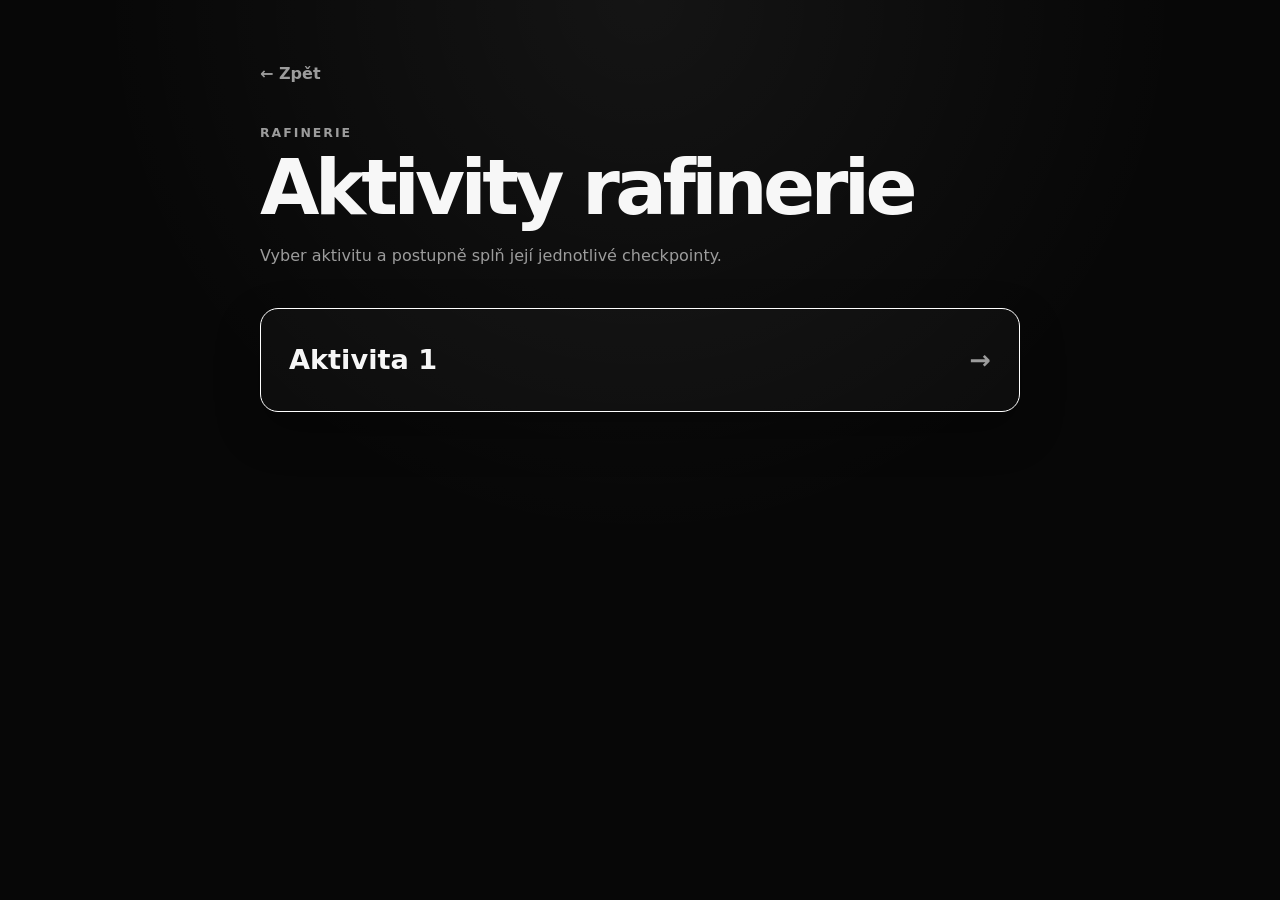
==== rafinerie/aktivity-rafinerie.html @ fec3ec5d "Add files via upload" ====
<!DOCTYPE html>
<html lang="cs">
<head>
  <meta charset="UTF-8">
  <meta name="viewport" content="width=device-width, initial-scale=1.0">
  <meta name="theme-color" content="#070707">
  <title>Aktivity rafinerie</title>
  <link rel="stylesheet" href="../assets/styles.css">
</head>
<body>
  <main class="page-shell">
    <nav class="top-nav" aria-label="Navigace">
      <a class="back-link" href="rafinerie.html">← Zpět</a>
    </nav>

    <header class="page-header">
      <p class="eyebrow">Rafinerie</p>
      <h1>Aktivity rafinerie</h1>
      <p class="page-description">Vyber aktivitu a postupně splň její jednotlivé checkpointy.</p>
    </header>

    <section class="menu-list" aria-label="Výběr aktivity rafinerie">
      <a class="menu-card" href="aktivity/aktivita-1.html">
        <span>Aktivita 1</span>
        <span class="menu-arrow" aria-hidden="true">→</span>
      </a>
    </section>
  </main>
</body>
</html>
---- assets/styles.css ----
:root {
  color-scheme: dark;
  --background: #070707;
  --surface: #101010;
  --surface-hover: #171717;
  --text: #f7f7f7;
  --muted: #9c9c9c;
  --line: #303030;
  --danger: #e34242;
  --success: #2fc56d;
  --active: #ffffff;
  --radius: 18px;
  --shadow: 0 18px 45px rgba(0, 0, 0, 0.32);
}

* {
  box-sizing: border-box;
}

html {
  min-height: 100%;
  background: var(--background);
}

body {
  min-height: 100vh;
  margin: 0;
  background:
    radial-gradient(circle at top, rgba(255, 255, 255, 0.055), transparent 34rem),
    var(--background);
  color: var(--text);
  font-family: Inter, ui-sans-serif, system-ui, -apple-system, BlinkMacSystemFont, "Segoe UI", sans-serif;
}

button,
a {
  -webkit-tap-highlight-color: transparent;
}

button {
  font: inherit;
}

.page-shell {
  width: min(760px, calc(100% - 32px));
  margin: 0 auto;
  padding: 64px 0 80px;
}

.top-nav {
  display: flex;
  align-items: center;
  justify-content: space-between;
  gap: 16px;
  margin-bottom: 42px;
}

.back-link {
  color: var(--muted);
  text-decoration: none;
  font-weight: 700;
  transition: color 160ms ease;
}

.back-link:hover,
.back-link:focus-visible {
  color: var(--text);
}

.page-header {
  margin-bottom: 38px;
}

.eyebrow {
  margin: 0 0 10px;
  color: var(--muted);
  font-size: 0.78rem;
  font-weight: 800;
  letter-spacing: 0.16em;
  text-transform: uppercase;
}

h1 {
  margin: 0;
  font-size: clamp(2.3rem, 8vw, 4.8rem);
  line-height: 0.98;
  letter-spacing: -0.06em;
}

.page-description {
  max-width: 560px;
  margin: 18px 0 0;
  color: var(--muted);
  font-size: 1rem;
  line-height: 1.65;
}

.menu-list,
.checkpoint-list {
  display: grid;
  gap: 16px;
}

.menu-card {
  min-height: 104px;
  display: flex;
  align-items: center;
  justify-content: space-between;
  gap: 24px;
  padding: 24px 28px;
  border: 1px solid #fff;
  border-radius: var(--radius);
  background: rgba(255, 255, 255, 0.025);
  color: var(--text);
  text-decoration: none;
  font-size: clamp(1.25rem, 4vw, 1.7rem);
  font-weight: 800;
  box-shadow: var(--shadow);
  transition: transform 160ms ease, background 160ms ease, border-color 160ms ease;
}

.menu-card:hover,
.menu-card:focus-visible {
  transform: translateY(-2px);
  background: var(--surface-hover);
}

.menu-arrow {
  font-size: 1.6rem;
  color: var(--muted);
}

.reset-button {
  min-height: 44px;
  padding: 10px 16px;
  border: 1px solid var(--line);
  border-radius: 12px;
  background: var(--surface);
  color: var(--text);
  font-weight: 800;
  cursor: pointer;
  transition: border-color 160ms ease, background 160ms ease;
}

.reset-button:hover,
.reset-button:focus-visible {
  border-color: var(--text);
  background: var(--surface-hover);
}

.activity-header {
  margin-bottom: 30px;
}


.initial-state {
  margin: 0 0 30px;
}

.section-heading {
  margin-bottom: 12px;
  color: var(--muted);
  font-size: 0.78rem;
  font-weight: 800;
  letter-spacing: 0.14em;
  text-transform: uppercase;
}

.initial-track-list {
  display: grid;
  gap: 10px;
}

.initial-track {
  padding: 18px 20px;
  border: 1px solid var(--line);
  border-radius: 4px;
  background: rgba(255, 255, 255, 0.02);
}

.initial-track h2 {
  margin: 0 0 10px;
  font-size: 1.05rem;
}

.initial-wagon-list {
  margin: 0;
  padding-left: 1.45rem;
  color: var(--muted);
  line-height: 1.65;
}

.initial-wagon-list li::marker {
  color: var(--text);
  font-weight: 700;
}

.checkpoint-card {
  display: grid;
  grid-template-columns: minmax(0, 1fr) auto;
  align-items: stretch;
  gap: 22px;
  min-height: 178px;
  padding: 22px;
  border: 2px solid var(--danger);
  border-radius: var(--radius);
  background: linear-gradient(145deg, rgba(255, 255, 255, 0.035), rgba(255, 255, 255, 0.012));
  box-shadow: var(--shadow);
  transition: border-color 180ms ease, opacity 180ms ease, transform 180ms ease;
}

.checkpoint-card.is-active {
  border-color: var(--active);
  transform: translateY(-1px);
}

.checkpoint-card.is-complete {
  border-color: var(--success);
}

.checkpoint-content {
  min-width: 0;
}

.checkpoint-topline {
  display: flex;
  align-items: center;
  gap: 20px;
}

.movement-group {
  display: flex;
  align-items: center;
  min-width: 0;
}

.movement-group--wagons {
  gap: 16px;
  flex: 0 0 auto;
}

.movement-group--tracks {
  gap: 16px;
  margin-left: 8px;
  flex: 1 1 auto;
}

.movement-divider {
  width: 1px;
  align-self: stretch;
  background: linear-gradient(to bottom, transparent, rgba(255, 255, 255, 0.26), transparent);
  box-shadow: 0 0 14px rgba(255, 255, 255, 0.08);
}

.wagon-symbol {
  width: 96px;
  flex: 0 0 96px;
}

.wagon-symbol svg,
.track-symbol svg {
  display: block;
  width: 100%;
  height: auto;
}

.wagon-meta {
  display: flex;
  align-items: center;
}

.wagon-count {
  font-size: clamp(1.9rem, 4vw, 2.4rem);
  line-height: 1;
  letter-spacing: -0.04em;
}

.track-symbol {
  width: 52px;
  flex: 0 0 52px;
}

.route-line {
  display: flex;
  align-items: center;
  flex-wrap: wrap;
  gap: 12px;
  font-size: clamp(1rem, 3vw, 1.15rem);
}

.route-label {
  color: #d6d6d6;
  font-weight: 500;
}

.track-number {
  display: inline-grid;
  place-items: center;
  min-width: 52px;
  min-height: 44px;
  padding: 6px 12px;
  border: 1px solid #666;
  border-radius: 2px;
  background: #080808;
  color: #fff;
  font-weight: 900;
}

.checkpoint-text {
  margin-top: 24px;
}

.checkpoint-wagon-list {
  display: grid;
  gap: 3px;
  margin: 0;
  font-size: 1.18rem;
  font-weight: 800;
  line-height: 1.55;
  letter-spacing: -0.02em;
}

.checkpoint-wagon-item {
  display: block;
}

.checkpoint-text p {
  margin: 7px 0 0;
  color: var(--muted);
  line-height: 1.5;
}

.complete-button {
  align-self: center;
  width: 58px;
  height: 58px;
  display: grid;
  place-items: center;
  border: 2px solid var(--danger);
  border-radius: 12px;
  background: rgba(227, 66, 66, 0.09);
  color: transparent;
  cursor: pointer;
  transition: border-color 180ms ease, background 180ms ease, color 180ms ease, transform 160ms ease;
}

.checkpoint-card.is-active .complete-button {
  border-color: var(--active);
  background: rgba(255, 255, 255, 0.07);
}

.checkpoint-card.is-complete .complete-button {
  border-color: var(--success);
  background: var(--success);
  color: #07120b;
}

.complete-button:hover,
.complete-button:focus-visible {
  transform: scale(1.04);
}

.checkmark {
  font-size: 2rem;
  font-weight: 950;
  line-height: 1;
}

@media (max-width: 620px) {
  .page-shell {
    width: min(100% - 24px, 760px);
    padding-top: 30px;
  }

  .top-nav {
    align-items: stretch;
    flex-direction: column;
    margin-bottom: 32px;
  }

  .back-link {
    align-self: flex-start;
  }

  .reset-button {
    width: 100%;
  }

  .checkpoint-card {
    grid-template-columns: 1fr;
    gap: 18px;
  }

  .checkpoint-topline {
    align-items: stretch;
    flex-direction: column;
    gap: 14px;
  }

  .movement-group--tracks {
    margin-left: 0;
  }

  .movement-divider {
    width: 100%;
    height: 1px;
  }

  .wagon-symbol {
    width: 96px;
    flex-basis: 96px;
  }

  .route-line {
    gap: 10px;
  }

  .complete-button {
    width: 100%;
    height: 52px;
  }
}

.checkpoint-card.is-locked {
  opacity: 0.62;
}

.complete-button:disabled,
.document-button:disabled {
  cursor: not-allowed;
}

.complete-button:disabled:hover,
.complete-button:disabled:focus-visible {
  transform: none;
}


.document-list {
  display: flex;
  flex-wrap: wrap;
  gap: 10px;
  margin-top: 16px;
}

.document-button {
  width: fit-content;
  min-height: 44px;
  display: inline-flex;
  align-items: center;
  gap: 10px;
  margin-top: 0;
  padding: 10px 14px;
  border: 1px solid #626262;
  border-radius: 10px;
  background: rgba(255, 255, 255, 0.045);
  color: var(--text);
  font-weight: 800;
  cursor: pointer;
  transition: border-color 160ms ease, background 160ms ease, opacity 160ms ease;
}

.document-button:not(:disabled):hover,
.document-button:not(:disabled):focus-visible {
  border-color: var(--text);
  background: rgba(255, 255, 255, 0.09);
}

.document-button:disabled {
  opacity: 0.45;
}

.document-button-icon {
  width: 22px;
  height: 22px;
}

.document-button-icon svg {
  display: block;
  width: 100%;
  height: 100%;
  fill: none;
  stroke: currentColor;
  stroke-width: 1.8;
  stroke-linecap: round;
  stroke-linejoin: round;
}

.document-button-status {
  display: none;
  color: var(--success);
  font-size: 1.15rem;
  font-weight: 950;
}

.document-button.is-complete {
  border-color: var(--success);
}

.document-button.is-complete .document-button-status {
  display: inline;
}

body.document-open {
  overflow: hidden;
}

.document-modal[hidden] {
  display: none;
}

.document-modal {
  position: fixed;
  inset: 0;
  z-index: 1000;
  display: grid;
  place-items: center;
  padding: 22px;
}

.document-modal-backdrop {
  position: absolute;
  inset: 0;
  background: rgba(0, 0, 0, 0.86);
  backdrop-filter: blur(7px);
}

.document-dialog {
  position: relative;
  width: min(980px, 100%);
  max-height: calc(100vh - 44px);
  overflow: auto;
  padding: 22px;
  border: 1px solid #4b4b4b;
  border-radius: 18px;
  background: #0d0d0d;
  box-shadow: 0 28px 90px rgba(0, 0, 0, 0.65);
}

.document-dialog-header {
  display: flex;
  align-items: flex-start;
  justify-content: space-between;
  gap: 20px;
  margin-bottom: 18px;
}

.document-dialog-eyebrow {
  margin-bottom: 5px;
  color: var(--muted);
  font-size: 0.74rem;
  font-weight: 800;
  letter-spacing: 0.14em;
  text-transform: uppercase;
}

.document-dialog h2 {
  margin: 0;
  font-size: clamp(1.5rem, 5vw, 2.3rem);
}

.document-close {
  width: 44px;
  height: 44px;
  flex: 0 0 44px;
  border: 1px solid var(--line);
  border-radius: 10px;
  background: var(--surface);
  color: var(--text);
  font-size: 1.7rem;
  line-height: 1;
  cursor: pointer;
}

.document-image-wrap {
  display: grid;
  place-items: center;
  min-height: 260px;
  overflow: auto;
  padding: 12px;
  border-radius: 12px;
  background: #1a1a1a;
}

.document-image {
  display: block;
  max-width: 100%;
  height: auto;
  background: #fff;
}

.document-check-row {
  display: flex;
  align-items: center;
  gap: 12px;
  margin-top: 18px;
  padding: 15px 16px;
  border: 1px solid var(--line);
  border-radius: 12px;
  background: rgba(255, 255, 255, 0.025);
  font-weight: 800;
  cursor: pointer;
}

.document-check {
  width: 22px;
  height: 22px;
  margin: 0;
  accent-color: var(--success);
}

.signature-section {
  margin-top: 18px;
}

.signature-heading-row {
  display: flex;
  align-items: center;
  justify-content: space-between;
  gap: 16px;
  margin-bottom: 9px;
}

.signature-clear {
  padding: 7px 10px;
  border: 1px solid var(--line);
  border-radius: 8px;
  background: var(--surface);
  color: var(--muted);
  font-weight: 750;
  cursor: pointer;
}

.signature-canvas {
  width: 100%;
  height: 160px;
  display: block;
  border: 2px solid #dedede;
  border-radius: 8px;
  background: #fff;
  touch-action: none;
  cursor: crosshair;
}

.document-actions {
  display: flex;
  justify-content: flex-end;
  margin-top: 18px;
}

.document-save {
  min-width: 150px;
  min-height: 48px;
  padding: 11px 20px;
  border: 0;
  border-radius: 10px;
  background: var(--success);
  color: #06130b;
  font-weight: 900;
  cursor: pointer;
}

.document-save:disabled {
  background: #3a3a3a;
  color: #888;
  cursor: not-allowed;
}

@media (max-width: 620px) {
  .document-modal {
    padding: 0;
  }

  .document-dialog {
    width: 100%;
    max-height: 100vh;
    min-height: 100vh;
    border: 0;
    border-radius: 0;
    padding: 16px;
  }

  .document-image-wrap {
    min-height: 190px;
    padding: 8px;
  }

  .signature-heading-row {
    align-items: flex-start;
    flex-direction: column;
    gap: 8px;
  }

  .signature-canvas {
    height: 180px;
  }

  .document-save {
    width: 100%;
  }
}

.checkpoint-wagon-item--interactive,
.initial-wagon-item--interactive {
  width: fit-content;
  padding: 0;
  border: 0;
  background: transparent;
  color: inherit;
  font: inherit;
  font-weight: inherit;
  text-align: left;
  cursor: pointer;
  text-decoration: underline;
  text-decoration-color: rgba(255, 255, 255, 0.28);
  text-underline-offset: 4px;
}

.checkpoint-wagon-item--interactive:hover,
.checkpoint-wagon-item--interactive:focus-visible,
.initial-wagon-item--interactive:hover,
.initial-wagon-item--interactive:focus-visible {
  text-decoration-color: currentColor;
}

body.wagon-detail-open {
  overflow: hidden;
}

.wagon-detail-modal[hidden] {
  display: none;
}

.wagon-detail-modal {
  position: fixed;
  inset: 0;
  z-index: 1100;
  display: grid;
  place-items: center;
  padding: 22px;
}

.wagon-detail-backdrop {
  position: absolute;
  inset: 0;
  background: rgba(0, 0, 0, 0.86);
  backdrop-filter: blur(7px);
}

.wagon-detail-dialog {
  position: relative;
  width: min(720px, 100%);
  max-height: calc(100vh - 44px);
  overflow: auto;
  padding: 22px;
  border: 1px solid #4b4b4b;
  border-radius: 18px;
  background: #0d0d0d;
  box-shadow: 0 28px 90px rgba(0, 0, 0, 0.65);
}

.wagon-detail-header {
  display: flex;
  align-items: flex-start;
  justify-content: space-between;
  gap: 18px;
  margin-bottom: 18px;
}

.wagon-detail-eyebrow {
  margin-bottom: 5px;
  color: var(--muted);
  font-size: 0.74rem;
  font-weight: 800;
  letter-spacing: 0.14em;
  text-transform: uppercase;
}

.wagon-detail-header h2 {
  margin: 0;
  font-size: clamp(1.5rem, 5vw, 2.3rem);
}

.wagon-detail-close {
  width: 44px;
  height: 44px;
  flex: 0 0 44px;
  border: 1px solid var(--line);
  border-radius: 10px;
  background: var(--surface);
  color: var(--text);
  font-size: 1.7rem;
  line-height: 1;
  cursor: pointer;
}

.wagon-detail-visual {
  display: grid;
  place-items: center;
  min-height: 220px;
  padding: 18px;
  border: 1px solid var(--line);
  border-radius: 14px;
  background: rgba(255, 255, 255, 0.025);
}

.wagon-detail-visual img {
  display: block;
  max-width: 100%;
  max-height: 420px;
  border-radius: 10px;
}

.wagon-detail-placeholder {
  width: min(420px, 100%);
  display: grid;
  justify-items: center;
  gap: 14px;
  color: var(--muted);
  font-weight: 800;
}

.wagon-detail-placeholder svg {
  width: 100%;
  color: #e7e7e7;
}

.wagon-detail-data {
  display: grid;
  gap: 0;
  margin: 18px 0 0;
}

.wagon-detail-row {
  display: grid;
  grid-template-columns: minmax(130px, 0.7fr) 1.3fr;
  gap: 16px;
  padding: 12px 2px;
  border-bottom: 1px solid var(--line);
}

.wagon-detail-row dt {
  color: var(--muted);
  font-weight: 800;
}

.wagon-detail-row dd {
  margin: 0;
  font-weight: 800;
}
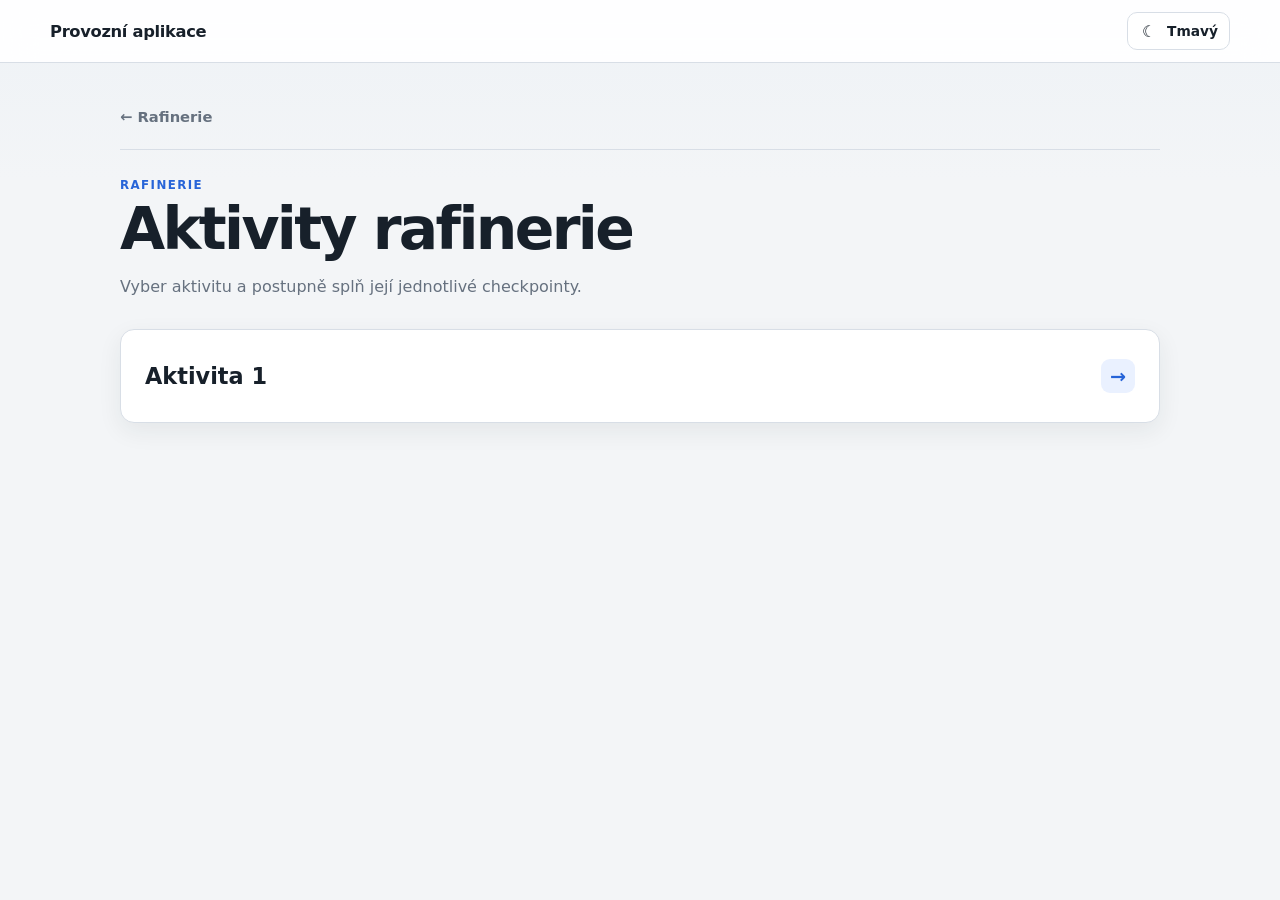
==== commit 47c012c2: "Add files via upload" ====
--- a/rafinerie/aktivity-rafinerie.html
+++ b/rafinerie/aktivity-rafinerie.html
@@ -3,14 +3,24 @@
 <head>
   <meta charset="UTF-8">
   <meta name="viewport" content="width=device-width, initial-scale=1.0">
-  <meta name="theme-color" content="#070707">
+  <meta name="theme-color" content="#f3f5f7">
   <title>Aktivity rafinerie</title>
-  <link rel="stylesheet" href="../assets/styles.css">
+  <script src="../assets/theme.js?v=20261116-1"></script>
+  <link rel="stylesheet" href="../assets/styles.css?v=20261116-1">
 </head>
 <body>
+  <header class="app-bar">
+    <div class="app-bar-inner">
+      <a class="app-brand" href="../index.html">Provozní aplikace</a>
+      <button class="theme-toggle" type="button" data-theme-toggle aria-label="Přepnout motiv">
+        <span class="theme-toggle-icon" data-theme-icon aria-hidden="true">☾</span>
+        <span data-theme-label>Tmavý</span>
+      </button>
+    </div>
+  </header>
   <main class="page-shell">
     <nav class="top-nav" aria-label="Navigace">
-      <a class="back-link" href="rafinerie.html">← Zpět</a>
+      <a class="back-link" href="rafinerie.html">← Rafinerie</a>
     </nav>
 
     <header class="page-header">
--- a/assets/styles.css
+++ b/assets/styles.css
@@ -487,9 +487,19 @@
 }
 
 .document-button-status {
+  display: inline-flex;
+  align-items: center;
+  gap: 5px;
+  margin-left: 2px;
+  color: var(--muted);
+  font-size: 0.86rem;
+  font-weight: 850;
+}
+
+.document-button-check {
   display: none;
   color: var(--success);
-  font-size: 1.15rem;
+  font-size: 1.05rem;
   font-weight: 950;
 }
 
@@ -498,6 +508,10 @@
 }
 
 .document-button.is-complete .document-button-status {
+  color: var(--success);
+}
+
+.document-button.is-complete .document-button-check {
   display: inline;
 }
 
@@ -589,67 +603,14 @@
   background: #fff;
 }
 
-.document-check-row {
-  display: flex;
-  align-items: center;
-  gap: 12px;
-  margin-top: 18px;
-  padding: 15px 16px;
-  border: 1px solid var(--line);
-  border-radius: 12px;
-  background: rgba(255, 255, 255, 0.025);
-  font-weight: 800;
-  cursor: pointer;
-}
-
-.document-check {
-  width: 22px;
-  height: 22px;
-  margin: 0;
-  accent-color: var(--success);
-}
-
-.signature-section {
-  margin-top: 18px;
-}
-
-.signature-heading-row {
-  display: flex;
-  align-items: center;
-  justify-content: space-between;
-  gap: 16px;
-  margin-bottom: 9px;
-}
-
-.signature-clear {
-  padding: 7px 10px;
-  border: 1px solid var(--line);
-  border-radius: 8px;
-  background: var(--surface);
-  color: var(--muted);
-  font-weight: 750;
-  cursor: pointer;
-}
-
-.signature-canvas {
-  width: 100%;
-  height: 160px;
-  display: block;
-  border: 2px solid #dedede;
-  border-radius: 8px;
-  background: #fff;
-  touch-action: none;
-  cursor: crosshair;
-}
-
 .document-actions {
   display: flex;
   justify-content: flex-end;
   margin-top: 18px;
 }
 
-.document-save {
-  min-width: 150px;
+.document-confirm {
+  min-width: 260px;
   min-height: 48px;
   padding: 11px 20px;
   border: 0;
@@ -660,10 +621,10 @@
   cursor: pointer;
 }
 
-.document-save:disabled {
+.document-confirm:disabled {
   background: #3a3a3a;
-  color: #888;
-  cursor: not-allowed;
+  color: #aaa;
+  cursor: default;
 }
 
 @media (max-width: 620px) {
@@ -685,17 +646,7 @@
     padding: 8px;
   }
 
-  .signature-heading-row {
-    align-items: flex-start;
-    flex-direction: column;
-    gap: 8px;
-  }
-
-  .signature-canvas {
-    height: 180px;
-  }
-
-  .document-save {
+  .document-confirm {
     width: 100%;
   }
 }
@@ -723,6 +674,42 @@
   text-decoration-color: currentColor;
 }
 
+.wagon-catalog-grid {
+  display: grid;
+  grid-template-columns: repeat(auto-fit, minmax(220px, 1fr));
+  gap: 12px;
+}
+
+.wagon-catalog-card {
+  display: grid;
+  gap: 7px;
+  min-height: 132px;
+  padding: 18px;
+  text-align: left;
+  border: 1px solid var(--line);
+  border-radius: 14px;
+  background: rgba(255, 255, 255, 0.025);
+  color: var(--text);
+  cursor: pointer;
+}
+
+.wagon-catalog-card:hover,
+.wagon-catalog-card:focus-visible {
+  border-color: #fff;
+  background: var(--surface-hover);
+}
+
+.wagon-catalog-type {
+  font-size: 1.25rem;
+  font-weight: 900;
+}
+
+.wagon-catalog-number,
+.wagon-catalog-meta {
+  color: var(--muted);
+  line-height: 1.4;
+}
+
 body.wagon-detail-open {
   overflow: hidden;
 }
@@ -848,3 +835,581 @@
   margin: 0;
   font-weight: 800;
 }
+
+:root {
+  color-scheme: light;
+  --background: #f3f5f7;
+  --surface: #ffffff;
+  --surface-hover: #f8fafc;
+  --surface-muted: #eef2f6;
+  --surface-raised: #ffffff;
+  --text: #17202a;
+  --muted: #66717f;
+  --line: #d8dee6;
+  --line-strong: #c2cad4;
+  --accent: #2764d8;
+  --accent-hover: #1f55bd;
+  --accent-soft: #eaf1ff;
+  --danger: #d94b4b;
+  --danger-soft: #fff0f0;
+  --success: #238c4c;
+  --success-soft: #e9f7ee;
+  --warning-border: #d6a33d;
+  --warning-soft: #fff7df;
+  --warning-text: #785712;
+  --overlay-surface: rgba(255, 255, 255, 0.95);
+  --radius: 14px;
+  --shadow: 0 8px 24px rgba(27, 38, 49, 0.07);
+  --shadow-raised: 0 18px 48px rgba(27, 38, 49, 0.14);
+}
+
+html[data-theme="dark"] {
+  color-scheme: dark;
+  --background: #111827;
+  --surface: #18212f;
+  --surface-hover: #202b3b;
+  --surface-muted: #222d3d;
+  --surface-raised: #1b2534;
+  --text: #edf2f7;
+  --muted: #a5b0be;
+  --line: #334155;
+  --line-strong: #475569;
+  --accent: #7aa7ff;
+  --accent-hover: #9bbdff;
+  --accent-soft: #1e3357;
+  --danger: #ef6b6b;
+  --danger-soft: #3a2025;
+  --success: #5ad083;
+  --success-soft: #173725;
+  --warning-border: #a97d28;
+  --warning-soft: #342b17;
+  --warning-text: #f2cf7b;
+  --overlay-surface: rgba(24, 33, 47, 0.95);
+  --shadow: 0 10px 28px rgba(0, 0, 0, 0.22);
+  --shadow-raised: 0 20px 55px rgba(0, 0, 0, 0.38);
+}
+
+html {
+  background: var(--background);
+}
+
+body {
+  background: linear-gradient(180deg, var(--surface-muted) 0, var(--background) 180px, var(--background) 100%);
+  color: var(--text);
+}
+
+.app-bar {
+  position: sticky;
+  top: 0;
+  z-index: 900;
+  width: 100%;
+  border-bottom: 1px solid var(--line);
+  background: color-mix(in srgb, var(--surface) 92%, transparent);
+  backdrop-filter: blur(16px);
+}
+
+.app-bar-inner {
+  width: min(1180px, calc(100% - 32px));
+  min-height: 62px;
+  display: flex;
+  align-items: center;
+  justify-content: space-between;
+  gap: 20px;
+  margin: 0 auto;
+}
+
+.app-brand {
+  color: var(--text);
+  font-size: 1.02rem;
+  font-weight: 850;
+  letter-spacing: -0.02em;
+  text-decoration: none;
+}
+
+.theme-toggle {
+  min-height: 38px;
+  display: inline-flex;
+  align-items: center;
+  gap: 8px;
+  padding: 7px 11px;
+  border: 1px solid var(--line);
+  border-radius: 10px;
+  background: var(--surface);
+  color: var(--text);
+  font-size: 0.86rem;
+  font-weight: 750;
+  cursor: pointer;
+  transition: border-color 150ms ease, background 150ms ease, transform 150ms ease;
+}
+
+.theme-toggle:hover,
+.theme-toggle:focus-visible {
+  border-color: var(--line-strong);
+  background: var(--surface-hover);
+  transform: translateY(-1px);
+}
+
+.theme-toggle-icon {
+  width: 20px;
+  display: inline-grid;
+  place-items: center;
+  font-size: 1rem;
+}
+
+.page-shell {
+  width: min(1040px, calc(100% - 32px));
+  margin: 0 auto;
+  padding: 34px 0 72px;
+}
+
+.top-nav {
+  min-height: 46px;
+  margin-bottom: 28px;
+  padding-bottom: 14px;
+  border-bottom: 1px solid var(--line);
+}
+
+.back-link {
+  display: inline-flex;
+  align-items: center;
+  min-height: 38px;
+  padding: 6px 0;
+  color: var(--muted);
+  font-size: 0.92rem;
+  font-weight: 750;
+}
+
+.back-link:hover,
+.back-link:focus-visible {
+  color: var(--accent);
+}
+
+.page-header {
+  margin-bottom: 30px;
+}
+
+.eyebrow {
+  margin-bottom: 8px;
+  color: var(--accent);
+  font-size: 0.74rem;
+  letter-spacing: 0.12em;
+}
+
+h1 {
+  max-width: 850px;
+  font-size: clamp(2.15rem, 6vw, 3.65rem);
+  line-height: 1.02;
+  letter-spacing: -0.045em;
+}
+
+.page-description {
+  max-width: 690px;
+  margin-top: 14px;
+  color: var(--muted);
+  line-height: 1.6;
+}
+
+.menu-list {
+  grid-template-columns: repeat(auto-fit, minmax(250px, 1fr));
+  gap: 14px;
+}
+
+.menu-card {
+  min-height: 94px;
+  padding: 22px 24px;
+  border: 1px solid var(--line);
+  border-radius: var(--radius);
+  background: var(--surface);
+  color: var(--text);
+  font-size: clamp(1.12rem, 3vw, 1.4rem);
+  font-weight: 800;
+  box-shadow: var(--shadow);
+}
+
+.menu-card:hover,
+.menu-card:focus-visible {
+  border-color: color-mix(in srgb, var(--accent) 48%, var(--line));
+  background: var(--surface-hover);
+  box-shadow: var(--shadow-raised);
+}
+
+.menu-arrow {
+  width: 34px;
+  height: 34px;
+  flex: 0 0 34px;
+  display: grid;
+  place-items: center;
+  border-radius: 9px;
+  background: var(--accent-soft);
+  color: var(--accent);
+  font-size: 1.2rem;
+}
+
+.reset-button {
+  min-height: 38px;
+  padding: 8px 12px;
+  border-color: color-mix(in srgb, var(--danger) 35%, var(--line));
+  border-radius: 10px;
+  background: var(--surface);
+  color: var(--danger);
+  font-size: 0.88rem;
+  font-weight: 750;
+}
+
+.reset-button:hover,
+.reset-button:focus-visible {
+  border-color: var(--danger);
+  background: var(--danger-soft);
+}
+
+.activity-page {
+  width: min(1100px, calc(100% - 32px));
+}
+
+.activity-header {
+  margin-bottom: 24px;
+}
+
+.initial-state {
+  margin-bottom: 28px;
+}
+
+.section-heading {
+  margin-bottom: 10px;
+  color: var(--muted);
+  font-size: 0.73rem;
+  letter-spacing: 0.11em;
+}
+
+.initial-track-list {
+  grid-template-columns: repeat(auto-fit, minmax(230px, 1fr));
+  gap: 10px;
+}
+
+.initial-track {
+  padding: 16px 18px;
+  border: 1px solid var(--line);
+  border-radius: 12px;
+  background: var(--surface);
+  box-shadow: 0 3px 12px rgba(27, 38, 49, 0.04);
+}
+
+.initial-track h2 {
+  color: var(--text);
+  font-size: 0.98rem;
+}
+
+.initial-wagon-list {
+  color: var(--muted);
+}
+
+.initial-wagon-list li::marker {
+  color: var(--accent);
+}
+
+.checkpoint-list {
+  gap: 12px;
+  counter-reset: checkpoint-step;
+}
+
+.checkpoint-card {
+  position: relative;
+  counter-increment: checkpoint-step;
+  min-height: 164px;
+  padding: 22px 22px 22px 26px;
+  border: 1px solid var(--line);
+  border-left: 4px solid var(--danger);
+  border-radius: 14px;
+  background: var(--surface);
+  box-shadow: var(--shadow);
+  transform: none;
+}
+
+.checkpoint-card::before {
+  content: "Krok " counter(checkpoint-step);
+  position: absolute;
+  top: 12px;
+  right: 84px;
+  color: var(--muted);
+  font-size: 0.68rem;
+  font-weight: 850;
+  letter-spacing: 0.09em;
+  text-transform: uppercase;
+}
+
+.checkpoint-card.is-active {
+  border-color: color-mix(in srgb, var(--accent) 28%, var(--line));
+  border-left-color: var(--accent);
+  box-shadow: 0 10px 28px color-mix(in srgb, var(--accent) 10%, transparent);
+  transform: none;
+}
+
+.checkpoint-card.is-complete {
+  border-color: color-mix(in srgb, var(--success) 30%, var(--line));
+  border-left-color: var(--success);
+  background: color-mix(in srgb, var(--success-soft) 32%, var(--surface));
+}
+
+.checkpoint-card.is-locked {
+  opacity: 0.72;
+}
+
+.movement-divider {
+  background: linear-gradient(to bottom, transparent, var(--line-strong), transparent);
+  box-shadow: none;
+}
+
+.wagon-symbol,
+.track-symbol {
+  color: var(--text);
+}
+
+.route-label {
+  color: var(--muted);
+}
+
+.track-number {
+  min-width: 50px;
+  min-height: 40px;
+  border: 1px solid color-mix(in srgb, var(--accent) 28%, var(--line));
+  border-radius: 8px;
+  background: var(--accent-soft);
+  color: var(--accent);
+}
+
+.checkpoint-text p {
+  color: var(--muted);
+}
+
+.complete-button {
+  width: 54px;
+  height: 54px;
+  border: 1px solid color-mix(in srgb, var(--danger) 52%, var(--line));
+  border-radius: 12px;
+  background: var(--danger-soft);
+}
+
+.checkpoint-card.is-active .complete-button {
+  border-color: var(--accent);
+  background: var(--accent-soft);
+}
+
+.checkpoint-card.is-complete .complete-button {
+  border-color: var(--success);
+  background: var(--success);
+  color: #ffffff;
+}
+
+.checkpoint-wagon-item--interactive,
+.initial-wagon-item--interactive {
+  text-decoration-color: color-mix(in srgb, var(--accent) 45%, transparent);
+}
+
+.checkpoint-wagon-item--interactive:hover,
+.checkpoint-wagon-item--interactive:focus-visible,
+.initial-wagon-item--interactive:hover,
+.initial-wagon-item--interactive:focus-visible {
+  color: var(--accent);
+  text-decoration-color: var(--accent);
+}
+
+.document-list {
+  margin-top: 15px;
+}
+
+.document-button {
+  padding: 9px 10px 9px 12px;
+  border: 1px solid var(--line);
+  border-radius: 10px;
+  background: var(--surface-muted);
+  color: var(--text);
+  box-shadow: none;
+}
+
+.document-button:not(:disabled):hover,
+.document-button:not(:disabled):focus-visible {
+  border-color: var(--line-strong);
+  background: var(--surface-hover);
+}
+
+.document-button-status {
+  min-height: 27px;
+  padding: 4px 9px;
+  border: 1px solid var(--line);
+  border-radius: 999px;
+  background: var(--surface);
+  color: var(--muted);
+  font-size: 0.78rem;
+}
+
+.document-button.is-complete {
+  border-color: color-mix(in srgb, var(--success) 42%, var(--line));
+  background: var(--success-soft);
+}
+
+.document-button.is-complete .document-button-status {
+  border-color: color-mix(in srgb, var(--success) 45%, var(--line));
+  background: var(--success);
+  color: #ffffff;
+}
+
+.document-button.is-complete .document-button-check {
+  color: #ffffff;
+}
+
+.document-modal-backdrop,
+.wagon-detail-backdrop {
+  background: rgba(15, 23, 42, 0.58);
+  backdrop-filter: blur(6px);
+}
+
+.document-dialog,
+.wagon-detail-dialog {
+  border: 1px solid var(--line);
+  background: var(--surface-raised);
+  box-shadow: var(--shadow-raised);
+}
+
+.document-close,
+.wagon-detail-close {
+  border-color: var(--line);
+  background: var(--surface-muted);
+  color: var(--text);
+}
+
+.document-image-wrap {
+  border: 1px solid var(--line);
+  background: var(--surface-muted);
+}
+
+.document-confirm {
+  min-width: 150px;
+  border: 1px solid var(--line-strong);
+  background: var(--surface-muted);
+  color: var(--text);
+  box-shadow: none;
+}
+
+.document-confirm:not(:disabled):hover,
+.document-confirm:not(:disabled):focus-visible {
+  border-color: var(--accent);
+  background: var(--accent-soft);
+  color: var(--accent);
+}
+
+.document-confirm:disabled {
+  border-color: var(--success);
+  background: var(--success);
+  color: #ffffff;
+  opacity: 1;
+  cursor: default;
+}
+
+.wagon-catalog-grid {
+  grid-template-columns: repeat(auto-fit, minmax(240px, 1fr));
+  gap: 14px;
+}
+
+.wagon-catalog-card {
+  min-height: 136px;
+  padding: 20px;
+  border: 1px solid var(--line);
+  border-radius: 14px;
+  background: var(--surface);
+  color: var(--text);
+  box-shadow: var(--shadow);
+  transition: transform 150ms ease, border-color 150ms ease, box-shadow 150ms ease, background 150ms ease;
+}
+
+.wagon-catalog-card:hover,
+.wagon-catalog-card:focus-visible {
+  transform: translateY(-2px);
+  border-color: color-mix(in srgb, var(--accent) 45%, var(--line));
+  background: var(--surface-hover);
+  box-shadow: var(--shadow-raised);
+}
+
+.wagon-catalog-number,
+.wagon-catalog-meta,
+.wagon-detail-placeholder,
+.wagon-detail-row dt {
+  color: var(--muted);
+}
+
+.wagon-detail-visual {
+  border-color: var(--line);
+  background: var(--surface-muted);
+}
+
+.wagon-detail-placeholder svg {
+  color: var(--text);
+}
+
+.wagon-detail-row {
+  border-bottom-color: var(--line);
+}
+
+@media (max-width: 620px) {
+  .app-bar-inner {
+    width: min(100% - 24px, 1180px);
+    min-height: 56px;
+  }
+
+  .theme-toggle {
+    min-height: 36px;
+  }
+
+  .page-shell,
+  .activity-page {
+    width: min(100% - 24px, 1100px);
+    padding-top: 22px;
+  }
+
+  .top-nav {
+    flex-direction: row;
+    align-items: center;
+    margin-bottom: 24px;
+  }
+
+  .reset-button {
+    width: auto;
+    margin-left: auto;
+  }
+
+  .menu-list {
+    grid-template-columns: 1fr;
+  }
+
+  .checkpoint-card {
+    padding: 22px 18px 18px;
+  }
+
+  .checkpoint-card::before {
+    top: 10px;
+    right: 14px;
+  }
+
+  .complete-button {
+    width: 100%;
+  }
+
+  .document-confirm {
+    width: 100%;
+  }
+}
+
+@media (max-width: 420px) {
+  .theme-toggle [data-theme-label] {
+    display: none;
+  }
+
+  .theme-toggle {
+    width: 38px;
+    justify-content: center;
+    padding: 7px;
+  }
+
+  .app-brand {
+    font-size: 0.96rem;
+  }
+}
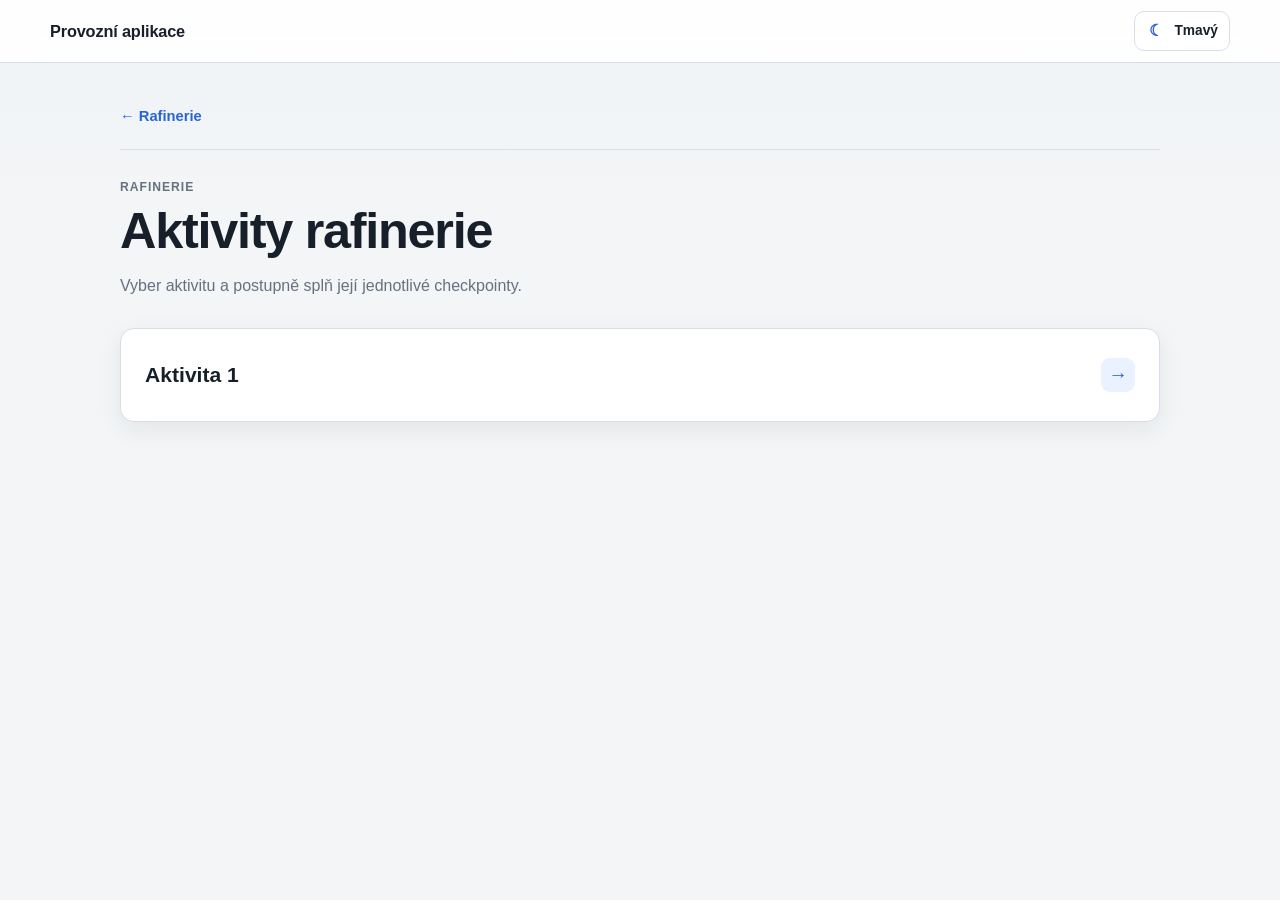
==== commit 8f630791: "Add files via upload" ====
--- a/rafinerie/aktivity-rafinerie.html
+++ b/rafinerie/aktivity-rafinerie.html
@@ -6,7 +6,7 @@
   <meta name="theme-color" content="#f3f5f7">
   <title>Aktivity rafinerie</title>
   <script src="../assets/theme.js?v=20261116-1"></script>
-  <link rel="stylesheet" href="../assets/styles.css?v=20261116-1">
+  <link rel="stylesheet" href="../assets/styles.css?v=20261116-2">
 </head>
 <body>
   <header class="app-bar">
--- a/assets/styles.css
+++ b/assets/styles.css
@@ -29,7 +29,7 @@
     radial-gradient(circle at top, rgba(255, 255, 255, 0.055), transparent 34rem),
     var(--background);
   color: var(--text);
-  font-family: Inter, ui-sans-serif, system-ui, -apple-system, BlinkMacSystemFont, "Segoe UI", sans-serif;
+  font-family: "Segoe UI Variable Text", "Segoe UI", Roboto, "Helvetica Neue", Arial, sans-serif;
 }
 
 button,
@@ -700,8 +700,8 @@
 }
 
 .wagon-catalog-type {
-  font-size: 1.25rem;
-  font-weight: 900;
+  font-size: 1.2rem;
+  font-weight: 650;
 }
 
 .wagon-catalog-number,
@@ -921,8 +921,8 @@
 .app-brand {
   color: var(--text);
   font-size: 1.02rem;
-  font-weight: 850;
-  letter-spacing: -0.02em;
+  font-weight: 650;
+  letter-spacing: -0.01em;
   text-decoration: none;
 }
 
@@ -937,7 +937,7 @@
   background: var(--surface);
   color: var(--text);
   font-size: 0.86rem;
-  font-weight: 750;
+  font-weight: 600;
   cursor: pointer;
   transition: border-color 150ms ease, background 150ms ease, transform 150ms ease;
 }
@@ -974,9 +974,9 @@
   align-items: center;
   min-height: 38px;
   padding: 6px 0;
-  color: var(--muted);
+  color: var(--accent);
   font-size: 0.92rem;
-  font-weight: 750;
+  font-weight: 600;
 }
 
 .back-link:hover,
@@ -990,23 +990,25 @@
 
 .eyebrow {
   margin-bottom: 8px;
-  color: var(--accent);
-  font-size: 0.74rem;
-  letter-spacing: 0.12em;
+  color: var(--muted);
+  font-size: 0.76rem;
+  font-weight: 600;
+  letter-spacing: 0.08em;
 }
 
 h1 {
   max-width: 850px;
-  font-size: clamp(2.15rem, 6vw, 3.65rem);
-  line-height: 1.02;
-  letter-spacing: -0.045em;
+  font-size: clamp(2rem, 5vw, 3.15rem);
+  line-height: 1.08;
+  font-weight: 650;
+  letter-spacing: -0.025em;
 }
 
 .page-description {
   max-width: 690px;
   margin-top: 14px;
   color: var(--muted);
-  line-height: 1.6;
+  line-height: 1.58;
 }
 
 .menu-list {
@@ -1021,8 +1023,8 @@
   border-radius: var(--radius);
   background: var(--surface);
   color: var(--text);
-  font-size: clamp(1.12rem, 3vw, 1.4rem);
-  font-weight: 800;
+  font-size: clamp(1.08rem, 3vw, 1.32rem);
+  font-weight: 650;
   box-shadow: var(--shadow);
 }
 
@@ -1053,7 +1055,7 @@
   background: var(--surface);
   color: var(--danger);
   font-size: 0.88rem;
-  font-weight: 750;
+  font-weight: 600;
 }
 
 .reset-button:hover,
@@ -1077,8 +1079,9 @@
 .section-heading {
   margin-bottom: 10px;
   color: var(--muted);
-  font-size: 0.73rem;
-  letter-spacing: 0.11em;
+  font-size: 0.75rem;
+  font-weight: 600;
+  letter-spacing: 0.07em;
 }
 
 .initial-track-list {
@@ -1097,6 +1100,7 @@
 .initial-track h2 {
   color: var(--text);
   font-size: 0.98rem;
+  font-weight: 650;
 }
 
 .initial-wagon-list {
@@ -1104,17 +1108,15 @@
 }
 
 .initial-wagon-list li::marker {
-  color: var(--accent);
+  color: var(--muted);
 }
 
 .checkpoint-list {
   gap: 12px;
-  counter-reset: checkpoint-step;
 }
 
 .checkpoint-card {
   position: relative;
-  counter-increment: checkpoint-step;
   min-height: 164px;
   padding: 22px 22px 22px 26px;
   border: 1px solid var(--line);
@@ -1125,17 +1127,6 @@
   transform: none;
 }
 
-.checkpoint-card::before {
-  content: "Krok " counter(checkpoint-step);
-  position: absolute;
-  top: 12px;
-  right: 84px;
-  color: var(--muted);
-  font-size: 0.68rem;
-  font-weight: 850;
-  letter-spacing: 0.09em;
-  text-transform: uppercase;
-}
 
 .checkpoint-card.is-active {
   border-color: color-mix(in srgb, var(--accent) 28%, var(--line));
@@ -1171,10 +1162,11 @@
 .track-number {
   min-width: 50px;
   min-height: 40px;
-  border: 1px solid color-mix(in srgb, var(--accent) 28%, var(--line));
+  border: 1px solid var(--line-strong);
   border-radius: 8px;
-  background: var(--accent-soft);
-  color: var(--accent);
+  background: var(--surface-muted);
+  color: var(--text);
+  font-weight: 650;
 }
 
 .checkpoint-text p {
@@ -1202,7 +1194,8 @@
 
 .checkpoint-wagon-item--interactive,
 .initial-wagon-item--interactive {
-  text-decoration-color: color-mix(in srgb, var(--accent) 45%, transparent);
+  color: var(--text);
+  text-decoration-color: color-mix(in srgb, var(--muted) 48%, transparent);
 }
 
 .checkpoint-wagon-item--interactive:hover,
@@ -1240,6 +1233,7 @@
   background: var(--surface);
   color: var(--muted);
   font-size: 0.78rem;
+  font-weight: 600;
 }
 
 .document-button.is-complete {
@@ -1275,6 +1269,7 @@
   border-color: var(--line);
   background: var(--surface-muted);
   color: var(--text);
+  font-weight: 650;
 }
 
 .document-image-wrap {
@@ -1324,7 +1319,7 @@
 .wagon-catalog-card:hover,
 .wagon-catalog-card:focus-visible {
   transform: translateY(-2px);
-  border-color: color-mix(in srgb, var(--accent) 45%, var(--line));
+  border-color: var(--line-strong);
   background: var(--surface-hover);
   box-shadow: var(--shadow-raised);
 }
@@ -1413,3 +1408,143 @@
     font-size: 0.96rem;
   }
 }
+
+
+body {
+  font-size: 15.5px;
+  line-height: 1.5;
+  font-weight: 400;
+  letter-spacing: 0;
+}
+
+.app-brand,
+.menu-card,
+.initial-track h2,
+.checkpoint-wagon-list,
+.wagon-catalog-type,
+.wagon-detail-row dd,
+.document-dialog h2,
+.wagon-detail-header h2 {
+  font-family: "Segoe UI Variable Display", "Segoe UI Variable Text", "Segoe UI", Roboto, "Helvetica Neue", Arial, sans-serif;
+}
+
+.page-description,
+.checkpoint-text p,
+.initial-wagon-list,
+.wagon-catalog-number,
+.wagon-catalog-meta,
+.wagon-detail-row,
+.document-button,
+.document-confirm {
+  font-weight: 400;
+}
+
+.checkpoint-wagon-list {
+  font-size: 1.08rem;
+  font-weight: 650;
+  line-height: 1.5;
+  letter-spacing: -0.01em;
+}
+
+.route-line {
+  font-size: 1rem;
+}
+
+.route-label {
+  font-weight: 400;
+}
+
+.track-number {
+  font-weight: 650;
+  letter-spacing: 0;
+}
+
+.wagon-count {
+  font-weight: 650;
+  letter-spacing: -0.02em;
+}
+
+.document-button,
+.document-button-status,
+.document-confirm,
+.wagon-detail-row dt,
+.wagon-detail-row dd {
+  font-weight: 600;
+}
+
+.back-link {
+  color: var(--accent);
+}
+
+.back-link:hover,
+.back-link:focus-visible {
+  color: var(--accent-hover);
+}
+
+.menu-arrow {
+  background: var(--accent-soft);
+  color: var(--accent);
+}
+
+.theme-toggle-icon {
+  color: var(--accent);
+}
+
+.menu-card:hover .menu-arrow,
+.menu-card:focus-visible .menu-arrow {
+  background: color-mix(in srgb, var(--accent) 16%, var(--surface));
+  color: var(--accent-hover);
+}
+
+@media (max-width: 620px) {
+  body {
+    font-size: 15px;
+  }
+}
+
+/* Technical completion control */
+.complete-button {
+  width: 50px;
+  height: 50px;
+  border-width: 1.5px;
+  border-radius: 4px;
+}
+
+.checkpoint-card.is-active .complete-button,
+.checkpoint-card.is-complete .complete-button {
+  border-width: 1.5px;
+}
+
+.checkmark {
+  display: grid;
+  place-items: center;
+  width: 22px;
+  height: 22px;
+  font-size: 0;
+  line-height: 0;
+}
+
+.checkmark::before,
+.checkmark::after {
+  content: none;
+}
+
+.checkmark svg {
+  display: block;
+  width: 21px;
+  height: 21px;
+  overflow: visible;
+}
+
+.checkmark path {
+  fill: none;
+  stroke: currentColor;
+  stroke-width: 2.6;
+  stroke-linecap: square;
+  stroke-linejoin: miter;
+}
+
+.complete-button:hover,
+.complete-button:focus-visible {
+  transform: none;
+}
